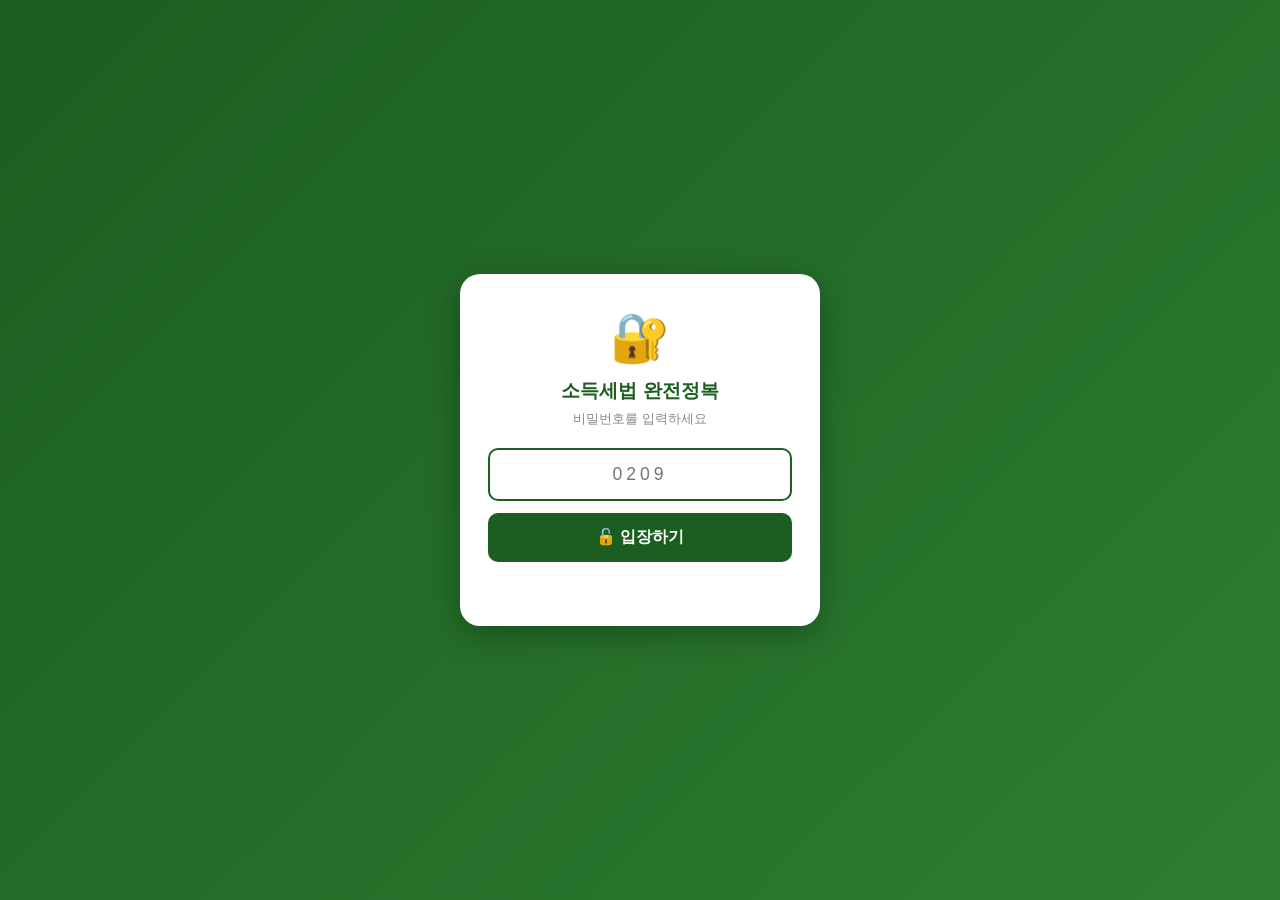
==== index.html @ 669ee0d4 "Create index.html" ====
<!DOCTYPE html>
<html lang="ko">
<head>
  <meta charset="UTF-8">
  <meta name="viewport" content="width=device-width, initial-scale=1.0">
  <title>소득세법 완전정복</title>
  <link rel="stylesheet" href="style.css">
  <style>
    .lock-screen {
      position: fixed; top:0; left:0;
      width:100%; height:100%;
      background: linear-gradient(135deg,#1B5E20,#2E7D32);
      display:flex; justify-content:center; align-items:center; z-index:9999;
    }
    .lock-box {
      background:white; border-radius:20px; padding:36px 28px;
      text-align:center; width:90%; max-width:360px;
      box-shadow:0 8px 32px rgba(0,0,0,0.3);
    }
    .lock-box .lock-icon { font-size:3rem; margin-bottom:12px; }
    .lock-box h2 { font-size:1.2rem; color:#1B5E20; margin-bottom:6px; }
    .lock-box p  { font-size:0.82rem; color:#888; margin-bottom:20px; }
    .lock-input {
      width:100%; padding:14px 16px;
      border:2px solid #C5E1A5; border-radius:10px;
      font-size:1.1rem; text-align:center;
      letter-spacing:4px; font-family:inherit;
      margin-bottom:12px; outline:none;
      transition:border-color 0.2s;
    }
    .lock-input:focus { border-color:#1B5E20; }
    .lock-input.wrong { border-color:#E53935; animation:shake 0.3s; }
    @keyframes shake {
      0%,100% { transform:translateX(0); }
      25%      { transform:translateX(-8px); }
      75%      { transform:translateX(8px); }
    }
    .lock-btn {
      width:100%; padding:14px;
      background:#1B5E20; color:white; border:none;
      border-radius:10px; font-size:1rem; font-weight:bold;
      font-family:inherit; cursor:pointer;
    }
    .wrong-msg { color:#E53935; font-size:0.82rem; margin-top:8px; min-height:20px; }
    .main-content { display:none; }
    .main-content.unlocked { display:block; }
  </style>
</head>
<body>

<!-- 잠금 화면 -->
<div class="lock-screen" id="lockScreen">
  <div class="lock-box">
    <div class="lock-icon">🔐</div>
    <h2>소득세법 완전정복</h2>
    <p>비밀번호를 입력하세요</p>
    <input type="password" class="lock-input" id="pwInput"
           placeholder="0209" maxlength="20"
           onkeydown="if(event.key==='Enter') checkPw()">
    <button class="lock-btn" onclick="checkPw()">🔓 입장하기</button>
    <div class="wrong-msg" id="wrongMsg"></div>
  </div>
</div>

<!-- 메인 콘텐츠 -->
<div class="main-content" id="mainContent">

<div class="header">
  <h1>💰 소득세법 완전정복</h1>
  <div class="sub">2026 세법강의 필기노트 원문 기반</div>
</div>

<div class="container">

  <div class="dday-badge">
    <div class="dday-num" id="ddayNum">D-???</div>
    <div class="dday-label">1차 시험 | 2027년 4월 24일 (토)</div>
  </div>

  <div class="card">
    <div class="card-title">📊 전체 학습 진도</div>
    <div style="display:flex;justify-content:space-between;
                font-size:0.85rem;color:#555;margin-bottom:4px;">
      <span>전체 정답률</span>
      <span id="totalPctLabel">0%</span>
    </div>
    <div class="progress-wrap">
      <div class="progress-bar" id="totalProgressBar" style="width:0%"></div>
    </div>
  </div>

  <div class="card">
    <div class="card-title">📚 챕터 선택</div>
    <div class="chapter-grid" id="chapterGrid"></div>
  </div>

  <div class="card" id="typeCard" style="display:none;">
    <div class="card-title" id="typeCardTitle">📝 학습 유형 선택</div>
    <div class="type-grid" id="typeGrid"></div>
  </div>

  <div class="card">
    <div class="card-title">🔁 오답 복습 (최근 20개)</div>
    <div id="todayWrongList"></div>
  </div>

</div>

<div class="bottom-nav">
  <button class="nav-btn active" onclick="location.href='index.html'">
    <span class="icon">🏠</span>홈
  </button>
  <button class="nav-btn" onclick="location.href='ox.html'">
    <span class="icon">⭕</span>OX
  </button>
  <button class="nav-btn" onclick="location.href='choice.html'">
    <span class="icon">📝</span>4지선다
  </button>
  <button class="nav-btn" onclick="location.href='blank.html'">
    <span class="icon">✏️</span>빈칸
  </button>
  <button class="nav-btn" onclick="location.href='progress.html'">
    <span class="icon">📈</span>진도
  </button>
</div>

</div>

<script src="data/ch01.js"></script>
<script src="data/ch02.js"></script>
<script src="data/ch03.js"></script>
<script src="data/ch04.js"></script>
<script src="data/ch05.js"></script>
<script src="data/ch06.js"></script>
<script src="data/ch07.js"></script>
<script src="data/ch08.js"></script>
<script src="data/ch09.js"></script>
<script src="data/ch10.js"></script>
<script src="data/ch11.js"></script>
<script src="app.js"></script>
<script>
const PASSWORD    = '1234';
const SESSION_KEY = 'its_auth';

function checkPw() {
  const input = document.getElementById('pwInput').value;
  if (input === PASSWORD) {
    sessionStorage.setItem(SESSION_KEY,'true');
    unlock();
  } else {
    const el = document.getElementById('pwInput');
    el.classList.add('wrong');
    document.getElementById('wrongMsg').textContent = '❌ 비밀번호가 틀렸습니다';
    el.value = '';
    setTimeout(() => { el.classList.remove('wrong'); document.getElementById('wrongMsg').textContent=''; }, 1500);
  }
}

function unlock() {
  document.getElementById('lockScreen').style.display = 'none';
  document.getElementById('mainContent').classList.add('unlocked');
  initMain();
}

function checkSession() {
  if (sessionStorage.getItem(SESSION_KEY)==='true') unlock();
  else setTimeout(() => document.getElementById('pwInput').focus(), 300);
}

function initMain() {
  document.getElementById('ddayNum').textContent = getDDay();
  renderTotalProgress();
  renderChapterGrid();
  renderRecentWrong();
}

function renderTotalProgress() {
  const p = getProgress(); let c=0,t=0;
  Object.values(p).forEach(ch => Object.values(ch).forEach(v => { c+=v.correct; t+=v.total; }));
  const pct = t>0 ? Math.round(c/t*100) : 0;
  document.getElementById('totalPctLabel').textContent = `${pct}%`;
  document.getElementById('totalProgressBar').style.width = `${pct}%`;
}

function renderChapterGrid() {
  const grid = document.getElementById('chapterGrid');
  grid.innerHTML = '';
  const colors=['#E53935','#D81B60','#7B1FA2','#1565C0','#00838F','#2E7D32','#F57F17','#4E342E','#37474F','#B71C1C','#546E7A'];
  CHAPTER_LIST.forEach((ch,i) => {
    const pct = getChapterPct(ch.key);
    const color = colors[i]||'#1B5E20';
    const card = document.createElement('div');
    card.className = 'chapter-card';
    card.style.borderLeftColor = color;
    card.innerHTML = `
      <div class="ch-num">CH${String(i+1).padStart(2,'0')}</div>
      <div class="ch-name" style="color:${color};">${ch.label.replace(/CH\d+\s*/,'')}</div>
      <div style="font-size:0.75rem;color:#888;margin-bottom:6px;">${pct}% 달성</div>
      <div class="ch-progress"><div class="ch-bar" style="width:${pct}%;background:${color};"></div></div>
    `;
    card.onclick = () => selectChapter(ch.key, ch.label, color);
    grid.appendChild(card);
  });
}

function selectChapter(chKey, chLabel, color) {
  window.SELECTED_CH = chKey;
  const typeCard = document.getElementById('typeCard');
  typeCard.style.display = 'block';
  document.getElementById('typeCardTitle').textContent = `📝 ${chLabel} — 학습 유형 선택`;
  typeCard.scrollIntoView({ behavior:'smooth', block:'start' });
  renderTypeGrid(chKey, color);
}

function renderTypeGrid(chKey, color) {
  const grid = document.getElementById('typeGrid');
  grid.innerHTML = '';
  const ch = getChData(chKey);
  TYPE_LIST.forEach(type => {
    const data = ch ? (ch[type.key]||[]) : [];
    if (!data.length) return;
    const btn = document.createElement('button');
    btn.className = 'type-btn';
    btn.style.background = type.color;
    btn.innerHTML = `${type.icon}<br>${type.label}<br><span style="font-size:0.72rem;opacity:0.85;">${data.length}문항</span>`;
    btn.onclick = () => goToType(chKey, type.key);
    grid.appendChild(btn);
  });
}

function goToType(chKey, typeKey) {
  const pageMap = { ox:'ox.html', choice:'choice.html', blank:'blank.html', card:'card.html', compare:'compare.html', number:'number.html', flow:'flow.html', white:'white.html' };
  const page = pageMap[typeKey];
  if (!page) return;
  sessionStorage.setItem('sel_ch', chKey);
  sessionStorage.setItem('sel_type', typeKey);
  location.href = page;
}

function renderRecentWrong() {
  const wrongs = getWrongNotes().slice(-20).reverse();
  const container = document.getElementById('todayWrongList');
  if (!wrongs.length) { container.innerHTML='<div style="text-align:center;color:#aaa;padding:12px;">오답 기록이 없습니다</div>'; return; }
  container.innerHTML = '';
  wrongs.forEach(w => {
    const item = document.createElement('div');
    item.className = 'wrong-item';
    const chLabel = CHAPTER_LIST.find(c=>c.key===w.chKey)?.label||w.chKey;
    item.innerHTML = `
      <div class="wi-q"><span style="font-size:0.72rem;color:#1B5E20;font-weight:bold;">${chLabel}</span><br>Q. ${w.q}</div>
      <div class="wi-ans"><span class="ans-my">내 답: ${w.myAns}</span><span class="ans-correct">정답: ${w.correctAns}</span></div>
      <div class="wi-exp">📖 ${w.해설}</div>
      ${w.원문?`<div style="font-size:0.75rem;color:#888;margin-top:3px;">📌 원문: ${w.원문}</div>`:''}
      <div style="font-size:0.72rem;color:#aaa;margin-top:3px;">📅 ${w.date}</div>
    `;
    container.appendChild(item);
  });
}

checkSession();
</script>
</body>
</html>
---- style.css ----
/* ── 전체 기본 ── */
* { box-sizing: border-box; margin: 0; padding: 0; }

body {
  font-family: 'Malgun Gothic', '맑은 고딕', sans-serif;
  background: #F1F8E9;
  color: #212121;
  min-height: 100vh;
  padding-bottom: 80px;
}

/* ── 헤더 ── */
.header {
  background: linear-gradient(135deg, #1B5E20, #2E7D32);
  color: white;
  padding: 14px 20px;
  text-align: center;
  position: sticky;
  top: 0;
  z-index: 100;
  box-shadow: 0 2px 8px rgba(0,0,0,0.2);
}

.header h1 { font-size: 1.15rem; font-weight: bold; }
.header .sub { font-size: 0.8rem; color: #A5D6A7; margin-top: 2px; }

/* ── 하단 네비 ── */
.bottom-nav {
  position: fixed;
  bottom: 0; left: 0;
  width: 100%;
  background: white;
  border-top: 1px solid #E0E0E0;
  display: flex;
  justify-content: space-around;
  padding: 6px 0;
  z-index: 100;
  box-shadow: 0 -2px 8px rgba(0,0,0,0.08);
}

.nav-btn {
  display: flex;
  flex-direction: column;
  align-items: center;
  gap: 2px;
  cursor: pointer;
  color: #9E9E9E;
  font-size: 0.68rem;
  border: none;
  background: none;
  padding: 4px 8px;
  font-family: inherit;
  transition: color 0.2s;
}

.nav-btn.active { color: #1B5E20; font-weight: bold; }
.nav-btn .icon { font-size: 1.3rem; }

/* ── 컨테이너 ── */
.container {
  max-width: 800px;
  margin: 0 auto;
  padding: 14px 16px;
}

/* ── 카드 ── */
.card {
  background: white;
  border-radius: 14px;
  padding: 16px;
  margin-bottom: 14px;
  box-shadow: 0 2px 8px rgba(0,0,0,0.07);
}

.card-title {
  font-size: 0.95rem;
  font-weight: bold;
  color: #1B5E20;
  margin-bottom: 12px;
  display: flex;
  align-items: center;
  gap: 6px;
  border-bottom: 2px solid #E8F5E9;
  padding-bottom: 8px;
}

/* ── 챕터 그리드 ── */
.chapter-grid {
  display: grid;
  grid-template-columns: repeat(2, 1fr);
  gap: 12px;
  margin-bottom: 16px;
}

.chapter-card {
  background: white;
  border-radius: 12px;
  padding: 16px 12px;
  box-shadow: 0 2px 8px rgba(0,0,0,0.08);
  cursor: pointer;
  transition: transform 0.2s, box-shadow 0.2s;
  border-left: 4px solid #2E7D32;
  text-decoration: none;
  color: inherit;
  display: block;
}

.chapter-card:hover {
  transform: translateY(-2px);
  box-shadow: 0 4px 14px rgba(0,0,0,0.12);
}

.chapter-card .ch-num {
  font-size: 0.75rem;
  color: #888;
  margin-bottom: 4px;
}

.chapter-card .ch-name {
  font-size: 0.9rem;
  font-weight: bold;
  color: #1B5E20;
  margin-bottom: 6px;
}

.chapter-card .ch-progress {
  background: #F0F0F0;
  border-radius: 4px;
  height: 6px;
  overflow: hidden;
}

.chapter-card .ch-bar {
  height: 100%;
  border-radius: 4px;
  background: #2E7D32;
  transition: width 0.4s;
}

/* ── 학습 유형 버튼 ── */
.type-grid {
  display: grid;
  grid-template-columns: repeat(2, 1fr);
  gap: 10px;
  margin-bottom: 14px;
}

.type-btn {
  padding: 16px 10px;
  border: none;
  border-radius: 12px;
  font-size: 0.88rem;
  font-weight: bold;
  color: white;
  cursor: pointer;
  font-family: inherit;
  line-height: 1.5;
  transition: opacity 0.2s, transform 0.1s;
  text-align: center;
}

.type-btn:hover { opacity: 0.88; transform: translateY(-1px); }
.type-btn:active { transform: scale(0.97); }

/* ── D-Day 배지 ── */
.dday-badge {
  background: linear-gradient(135deg, #1B5E20, #2E7D32);
  color: white;
  border-radius: 12px;
  padding: 16px;
  text-align: center;
  margin-bottom: 14px;
}

.dday-badge .dday-num {
  font-size: 2.2rem;
  font-weight: bold;
  color: #CCFF90;
}

.dday-badge .dday-label {
  font-size: 0.82rem;
  color: #A5D6A7;
  margin-top: 2px;
}

/* ── 문제 박스 ── */
.question-box {
  background: #F9FBE7;
  border-radius: 12px;
  padding: 18px;
  margin: 8px 0;
  border: 2px solid #C5E1A5;
  font-size: 0.95rem;
  font-weight: bold;
  line-height: 1.8;
  min-height: 80px;
  white-space: pre-line;
}

.question-box .q-label {
  font-size: 0.75rem;
  color: #2E7D32;
  font-weight: bold;
  margin-bottom: 6px;
  display: block;
}

.question-box .q-source {
  font-size: 0.72rem;
  color: #AAA;
  font-weight: normal;
  margin-top: 6px;
  display: block;
}

/* 유형별 색상 */
.question-box.type1 { background: #FFF8E1; border-color: #FF8F00; }
.question-box.type2 { background: #E8F5E9; border-color: #2E7D32; }
.question-box.type3 { background: #EDE7F6; border-color: #6A1B9A; }
.question-box.type4 { background: #FCE4EC; border-color: #C62828; }
.question-box.type5 { background: #E3F2FD; border-color: #1565C0; }

/* ── OX 버튼 ── */
.ox-wrap {
  display: flex;
  gap: 14px;
  justify-content: center;
  margin: 14px 0;
}

.btn-o, .btn-x {
  flex: 1;
  max-width: 150px;
  height: 65px;
  font-size: 1.8rem;
  font-weight: bold;
  border: none;
  border-radius: 12px;
  cursor: pointer;
  color: white;
  transition: transform 0.1s, opacity 0.2s;
}

.btn-o { background: #1B5E20; }
.btn-x { background: #B71C1C; }
.btn-o:active, .btn-x:active { transform: scale(0.95); }
.btn-o:disabled, .btn-x:disabled { opacity: 0.45; cursor: default; }

/* ── 4지선다 보기 ── */
.options-wrap {
  display: flex;
  flex-direction: column;
  gap: 9px;
  margin: 10px 0;
}

.opt-btn {
  width: 100%;
  padding: 13px 14px;
  background: #F5F5F5;
  border: 2px solid #E0E0E0;
  border-radius: 10px;
  font-size: 0.88rem;
  font-family: inherit;
  text-align: left;
  cursor: pointer;
  line-height: 1.5;
  transition: background 0.15s, border-color 0.15s;
  white-space: pre-line;
}

.opt-btn:hover:not(:disabled) {
  background: #E8F5E9;
  border-color: #2E7D32;
}

.opt-btn:disabled { cursor: default; }
.opt-btn.correct { background: #C8E6C9; border-color: #2E7D32; color: #1B5E20; font-weight: bold; }
.opt-btn.wrong   { background: #FFCDD2; border-color: #B71C1C; color: #B71C1C; }

/* ── 빈칸 입력 ── */
.blank-input {
  width: 100%;
  padding: 12px 14px;
  border: 2px solid #C5E1A5;
  border-radius: 10px;
  font-size: 0.95rem;
  font-family: inherit;
  background: #F9FBE7;
  margin: 8px 0;
  transition: border-color 0.2s;
}

.blank-input:focus {
  outline: none;
  border-color: #2E7D32;
  background: white;
}

.blank-input.correct { border-color: #2E7D32; background: #C8E6C9; }
.blank-input.wrong   { border-color: #B71C1C; background: #FFCDD2; }

/* ── 정오 표시 ── */
.result-text {
  text-align: center;
  font-size: 1.05rem;
  font-weight: bold;
  padding: 6px 0;
  min-height: 30px;
}

.result-text.correct { color: #1B5E20; }
.result-text.wrong   { color: #B71C1C; }

/* ── 해설 박스 ── */
.explain-box {
  background: #E8F5E9;
  border-radius: 10px;
  padding: 13px 15px;
  font-size: 0.85rem;
  color: #1B5E20;
  line-height: 1.7;
  margin: 6px 0 10px;
  border-left: 4px solid #2E7D32;
  white-space: pre-line;
  display: none;
}

.explain-box.show { display: block; }

/* ── 원문 박스 ── */
.source-box {
  background: #FFF8E1;
  border-radius: 10px;
  padding: 12px 14px;
  font-size: 0.82rem;
  color: #555;
  line-height: 1.7;
  margin: 6px 0;
  border-left: 4px solid #FBC02D;
  white-space: pre-line;
  display: none;
}

.source-box.show { display: block; }

/* ── 진행 정보 ── */
.info-bar {
  display: flex;
  justify-content: space-between;
  align-items: center;
  padding: 6px 0 10px;
  font-size: 0.85rem;
  color: #555;
}

.progress-wrap {
  background: #DCEDC8;
  border-radius: 6px;
  height: 8px;
  margin: 4px 0 10px;
  overflow: hidden;
}

.progress-bar {
  height: 100%;
  border-radius: 6px;
  background: #2E7D32;
  transition: width 0.4s ease;
}

/* ── 유형 배지 ── */
.type-badge {
  display: inline-block;
  padding: 3px 10px;
  border-radius: 20px;
  font-size: 0.78rem;
  font-weight: bold;
  color: white;
  margin-bottom: 6px;
}

/* ── 하단 버튼 ── */
.bottom-btns {
  display: flex;
  gap: 10px;
  justify-content: center;
  margin: 10px 0 14px;
  flex-wrap: wrap;
}

.btn-next {
  background: #1B5E20;
  color: white;
  border: none;
  border-radius: 10px;
  padding: 13px 26px;
  font-size: 0.95rem;
  font-weight: bold;
  font-family: inherit;
  cursor: pointer;
  transition: background 0.2s;
}

.btn-next:disabled { background: #9E9E9E; cursor: default; }

.btn-show-source {
  background: #F57F17;
  color: white;
  border: none;
  border-radius: 10px;
  padding: 13px 18px;
  font-size: 0.88rem;
  font-weight: bold;
  font-family: inherit;
  cursor: pointer;
}

.btn-change {
  background: #546E7A;
  color: white;
  border: none;
  border-radius: 10px;
  padding: 13px 18px;
  font-size: 0.88rem;
  font-weight: bold;
  font-family: inherit;
  cursor: pointer;
}

.btn-save {
  width: 100%;
  padding: 14px;
  background: #1B5E20;
  color: white;
  border: none;
  border-radius: 10px;
  font-size: 1rem;
  font-weight: bold;
  font-family: inherit;
  cursor: pointer;
  margin-top: 8px;
}

/* ── 플래시카드 ── */
.flashcard-wrap { perspective: 1000px; margin: 10px 0; }

.flashcard-inner {
  position: relative;
  width: 100%;
  min-height: 220px;
  transition: transform 0.5s;
  transform-style: preserve-3d;
  cursor: pointer;
}

.flashcard-inner.flipped { transform: rotateY(180deg); }

.card-face {
  position: absolute;
  width: 100%;
  min-height: 220px;
  border-radius: 16px;
  padding: 28px 20px;
  display: flex;
  flex-direction: column;
  justify-content: center;
  align-items: center;
  text-align: center;
  backface-visibility: hidden;
  -webkit-backface-visibility: hidden;
  box-shadow: 0 4px 16px rgba(0,0,0,0.1);
}

.card-front { background: white; border: 2px solid #C5E1A5; }
.card-back  { background: #E8F5E9; border: 2px solid #2E7D32; transform: rotateY(180deg); }
.card-front .term  { font-size: 1.4rem; font-weight: bold; color: #1B5E20; line-height: 1.5; }
.card-back .meaning { font-size: 0.95rem; color: #1B5E20; line-height: 1.8; white-space: pre-line; }
.card-back .source  { font-size: 0.75rem; color: #888; margin-top: 10px; border-top: 1px solid #C5E1A5; padding-top: 8px; width: 100%; text-align: center; }
.flip-hint { font-size: 0.75rem; color: #AAA; margin-top: 12px; }

/* ── 비교표 ── */
.compare-table { width: 100%; border-collapse: collapse; font-size: 0.82rem; }
.compare-table th { background: #1B5E20; color: white; padding: 10px 8px; text-align: center; }
.compare-table td { padding: 9px 8px; border-bottom: 1px solid #F0F0F0; vertical-align: top; line-height: 1.6; white-space: pre-line; }
.compare-table tr:nth-child(even) td { background: #F9FBE7; }
.compare-table .td-book { color: #1B5E20; }
.compare-table .td-tax  { color: #B71C1C; }
.compare-table .td-adj  { color: #1B5E20; font-weight: bold; }

/* ── 계산흐름도 ── */
.flow-step {
  background: white; border-radius: 10px; padding: 14px 16px;
  margin-bottom: 6px; border-left: 4px solid #2E7D32;
  box-shadow: 0 1px 4px rgba(0,0,0,0.07); cursor: pointer;
}

.flow-step .step-num { font-size: 0.72rem; color: #888; margin-bottom: 3px; }
.flow-step .step-content { font-size: 0.9rem; font-weight: bold; color: #1B5E20; }
.flow-arrow { text-align: center; color: #2E7D32; font-size: 1.2rem; margin: 2px 0; }

/* ── 숫자 집중 ── */
.number-item {
  background: white; border-radius: 10px; padding: 14px;
  margin-bottom: 10px; border: 2px solid #DCEDC8;
  box-shadow: 0 1px 4px rgba(0,0,0,0.06);
}

.number-item .num-val { font-size: 1.6rem; font-weight: bold; color: #1B5E20; text-align: center; margin-bottom: 6px; }
.number-item .num-label { font-size: 0.85rem; color: #555; text-align: center; line-height: 1.5; }

/* ── 백지 테스트 ── */
.white-area {
  width: 100%; min-height: 300px; padding: 16px;
  border: 2px solid #C5E1A5; border-radius: 12px;
  font-size: 0.9rem; font-family: inherit;
  background: #F9FBE7; line-height: 1.8; resize: vertical;
}

.white-area:focus { outline: none; border-color: #2E7D32; }

/* ── 진도 관리 ── */
.progress-item {
  background: white; border-radius: 10px; padding: 12px 14px;
  margin-bottom: 8px; border-left: 4px solid #2E7D32;
  box-shadow: 0 1px 4px rgba(0,0,0,0.06);
}

/* ── 오답 목록 ── */
.wrong-item {
  background: #F9FBE7; border-radius: 10px; padding: 13px;
  margin-bottom: 8px; border-left: 4px solid #FBC02D;
}

.wrong-item .wi-q { font-size: 0.88rem; font-weight: bold; margin-bottom: 6px; line-height: 1.5; white-space: pre-line; }
.wrong-item .wi-ans { display: flex; gap: 8px; flex-wrap: wrap; margin-bottom: 5px; }
.ans-my      { background: #FFCDD2; color: #B71C1C; padding: 3px 9px; border-radius: 6px; font-size: 0.78rem; font-weight: bold; }
.ans-correct { background: #C8E6C9; color: #1B5E20; padding: 3px 9px; border-radius: 6px; font-size: 0.78rem; font-weight: bold; }
.wrong-item .wi-exp { font-size: 0.8rem; color: #1B5E20; line-height: 1.6; white-space: pre-line; }

/* ── 모달 ── */
.modal-overlay {
  display: none; position: fixed;
  top: 0; left: 0; width: 100%; height: 100%;
  background: rgba(0,0,0,0.5); z-index: 200;
  justify-content: center; align-items: flex-end;
}

.modal-overlay.active { display: flex; }

.modal {
  background: #F1F8E9; width: 100%; max-width: 800px;
  border-radius: 20px 20px 0 0; padding: 20px 16px 32px;
  max-height: 90vh; overflow-y: auto;
  animation: slideUp 0.25s ease;
}

@keyframes slideUp {
  from { transform: translateY(100%); }
  to   { transform: translateY(0); }
}

.modal h2 { text-align: center; font-size: 1.1rem; color: #1B5E20; margin-bottom: 14px; }

/* ── 토스트 ── */
.toast {
  position: fixed; bottom: 80px; left: 50%;
  transform: translateX(-50%);
  background: #333; color: white;
  padding: 9px 22px; border-radius: 20px;
  font-size: 0.85rem; z-index: 999;
  opacity: 0; transition: opacity 0.3s;
  pointer-events: none; white-space: nowrap;
}

.toast.show { opacity: 1; }

/* ── 챕터 색상 ── */
.ch01 { border-left-color: #E53935; }
.ch02 { border-left-color: #D81B60; }
.ch03 { border-left-color: #7B1FA2; }
.ch04 { border-left-color: #1565C0; }
.ch05 { border-left-color: #00838F; }
.ch06 { border-left-color: #2E7D32; }
.ch07 { border-left-color: #F57F17; }
.ch08 { border-left-color: #4E342E; }
.ch09 { border-left-color: #37474F; }
.ch10 { border-left-color: #B71C1C; }
.ch11 { border-left-color: #546E7A; }

/* ── 반응형 ── */
@media (max-width: 480px) {
  .header h1 { font-size: 1rem; }
  .chapter-grid { grid-template-columns: 1fr 1fr; }
  .type-grid { grid-template-columns: 1fr 1fr; }
  .question-box { font-size: 0.88rem; }
  .opt-btn { font-size: 0.82rem; padding: 11px 12px; }
  .btn-o, .btn-x { height: 58px; font-size: 1.6rem; }
}
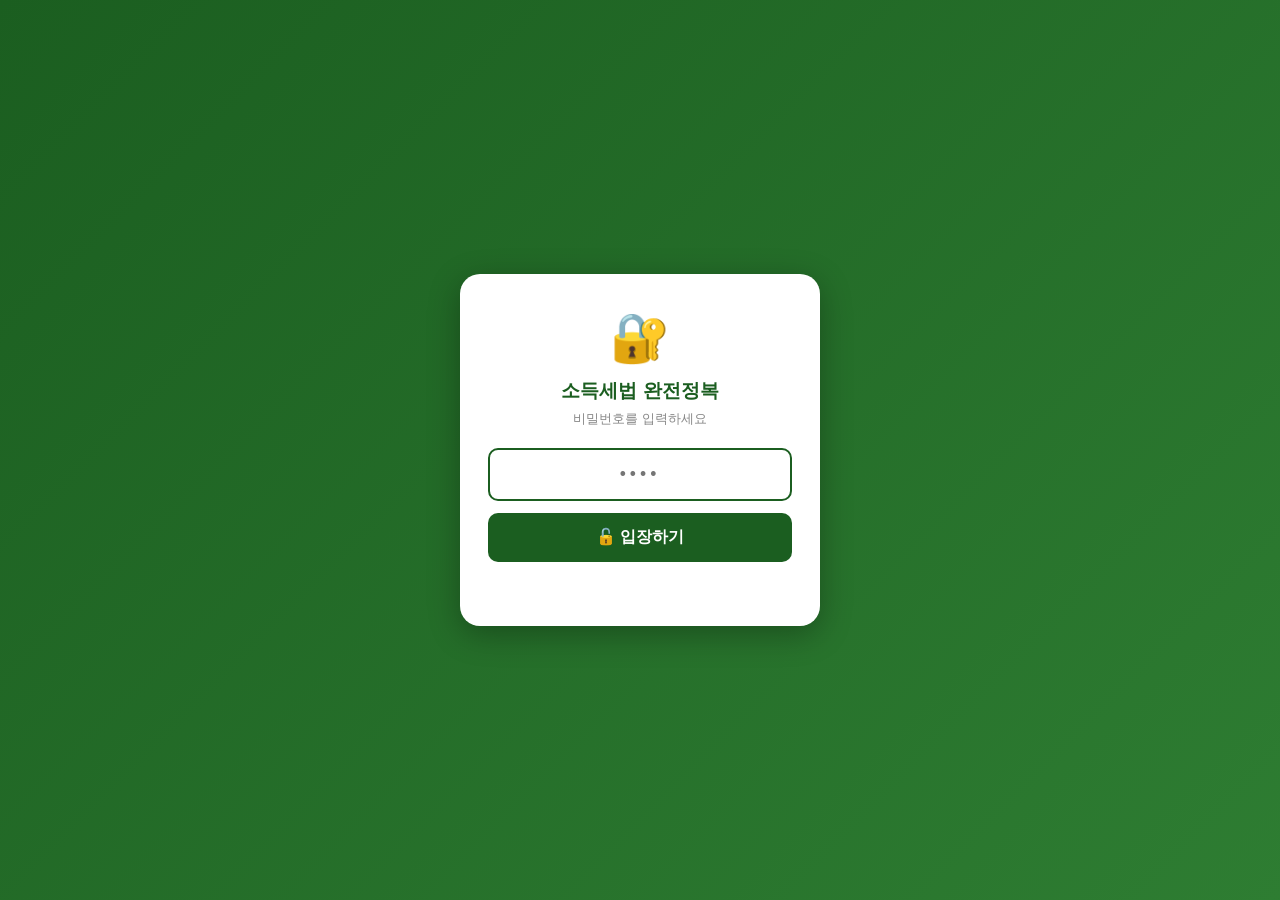
==== commit 56910ec8: "Update index.html" ====
--- a/index.html
+++ b/index.html
@@ -55,7 +55,7 @@
     <h2>소득세법 완전정복</h2>
     <p>비밀번호를 입력하세요</p>
     <input type="password" class="lock-input" id="pwInput"
-           placeholder="0209" maxlength="20"
+           placeholder="••••" maxlength="20"
            onkeydown="if(event.key==='Enter') checkPw()">
     <button class="lock-btn" onclick="checkPw()">🔓 입장하기</button>
     <div class="wrong-msg" id="wrongMsg"></div>
@@ -139,7 +139,7 @@
 <script src="data/ch11.js"></script>
 <script src="app.js"></script>
 <script>
-const PASSWORD    = '1234';
+const PASSWORD    = '0209';
 const SESSION_KEY = 'its_auth';
 
 function checkPw() {
